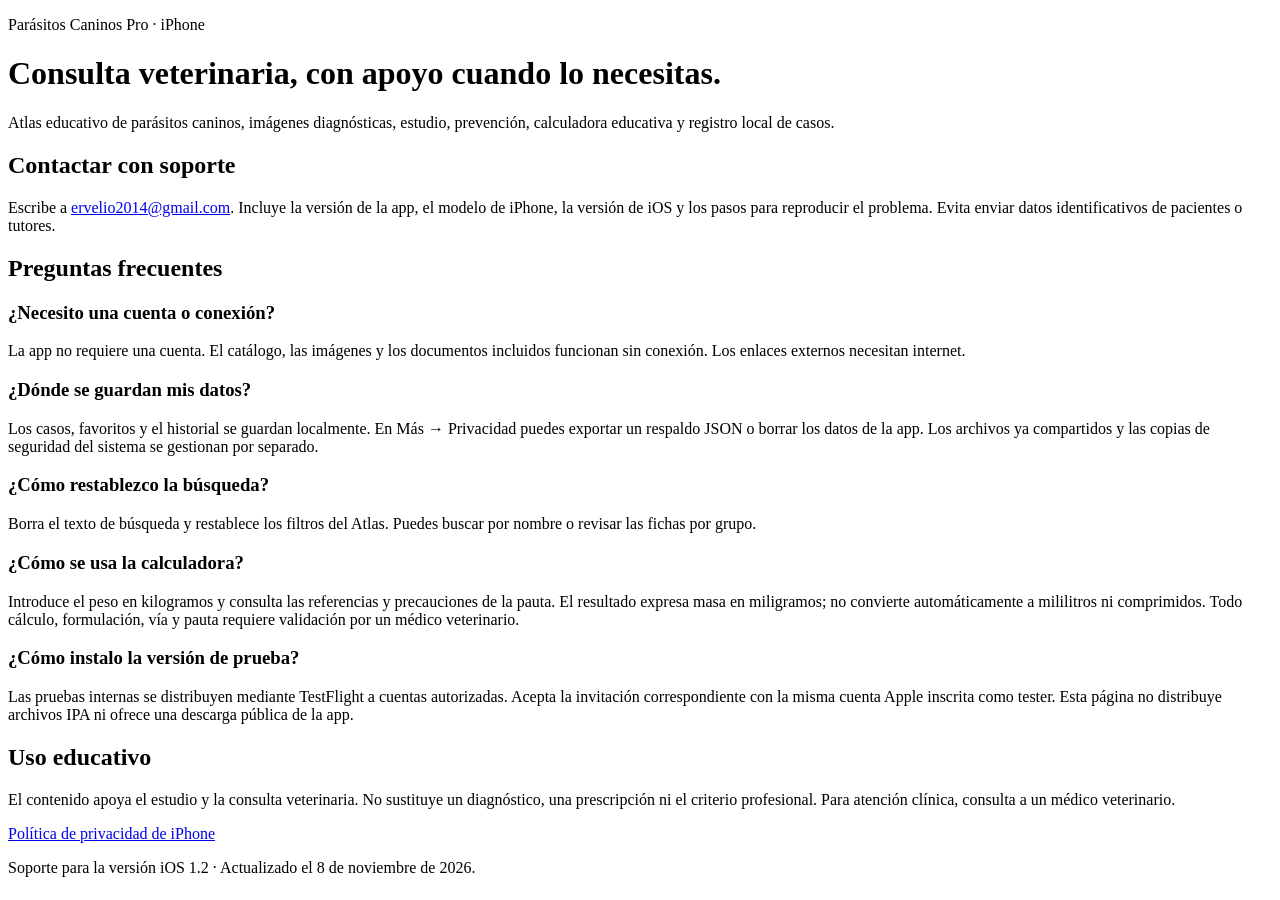
==== index.html @ c31a68f5 "Publish iPhone support and privacy information" ====
<!doctype html>
<html lang="es"><meta charset="utf-8"><meta name="viewport" content="width=device-width,initial-scale=1"><title>Soporte · Parásitos Caninos Pro para iPhone</title><link rel="stylesheet" href="style.css">
<main><p class="eyebrow">Parásitos Caninos Pro · iPhone</p><h1>Consulta veterinaria, con apoyo cuando lo necesitas.</h1><p>Atlas educativo de parásitos caninos, imágenes diagnósticas, estudio, prevención, calculadora educativa y registro local de casos.</p>
<section><h2>Contactar con soporte</h2><p>Escribe a <a href="mailto:ervelio2014@gmail.com">ervelio2014@gmail.com</a>. Incluye la versión de la app, el modelo de iPhone, la versión de iOS y los pasos para reproducir el problema. Evita enviar datos identificativos de pacientes o tutores.</p></section>
<section><h2>Preguntas frecuentes</h2><h3>¿Necesito una cuenta o conexión?</h3><p>La app no requiere una cuenta. El catálogo, las imágenes y los documentos incluidos funcionan sin conexión. Los enlaces externos necesitan internet.</p><h3>¿Dónde se guardan mis datos?</h3><p>Los casos, favoritos y el historial se guardan localmente. En Más → Privacidad puedes exportar un respaldo JSON o borrar los datos de la app. Los archivos ya compartidos y las copias de seguridad del sistema se gestionan por separado.</p><h3>¿Cómo restablezco la búsqueda?</h3><p>Borra el texto de búsqueda y restablece los filtros del Atlas. Puedes buscar por nombre o revisar las fichas por grupo.</p><h3>¿Cómo se usa la calculadora?</h3><p>Introduce el peso en kilogramos y consulta las referencias y precauciones de la pauta. El resultado expresa masa en miligramos; no convierte automáticamente a mililitros ni comprimidos. Todo cálculo, formulación, vía y pauta requiere validación por un médico veterinario.</p><h3>¿Cómo instalo la versión de prueba?</h3><p>Las pruebas internas se distribuyen mediante TestFlight a cuentas autorizadas. Acepta la invitación correspondiente con la misma cuenta Apple inscrita como tester. Esta página no distribuye archivos IPA ni ofrece una descarga pública de la app.</p></section>
<section><h2>Uso educativo</h2><p>El contenido apoya el estudio y la consulta veterinaria. No sustituye un diagnóstico, una prescripción ni el criterio profesional. Para atención clínica, consulta a un médico veterinario.</p></section><footer><a href="privacidad.html">Política de privacidad de iPhone</a><p>Soporte para la versión iOS 1.2 · Actualizado el 8 de noviembre de 2026.</p></footer></main></html>
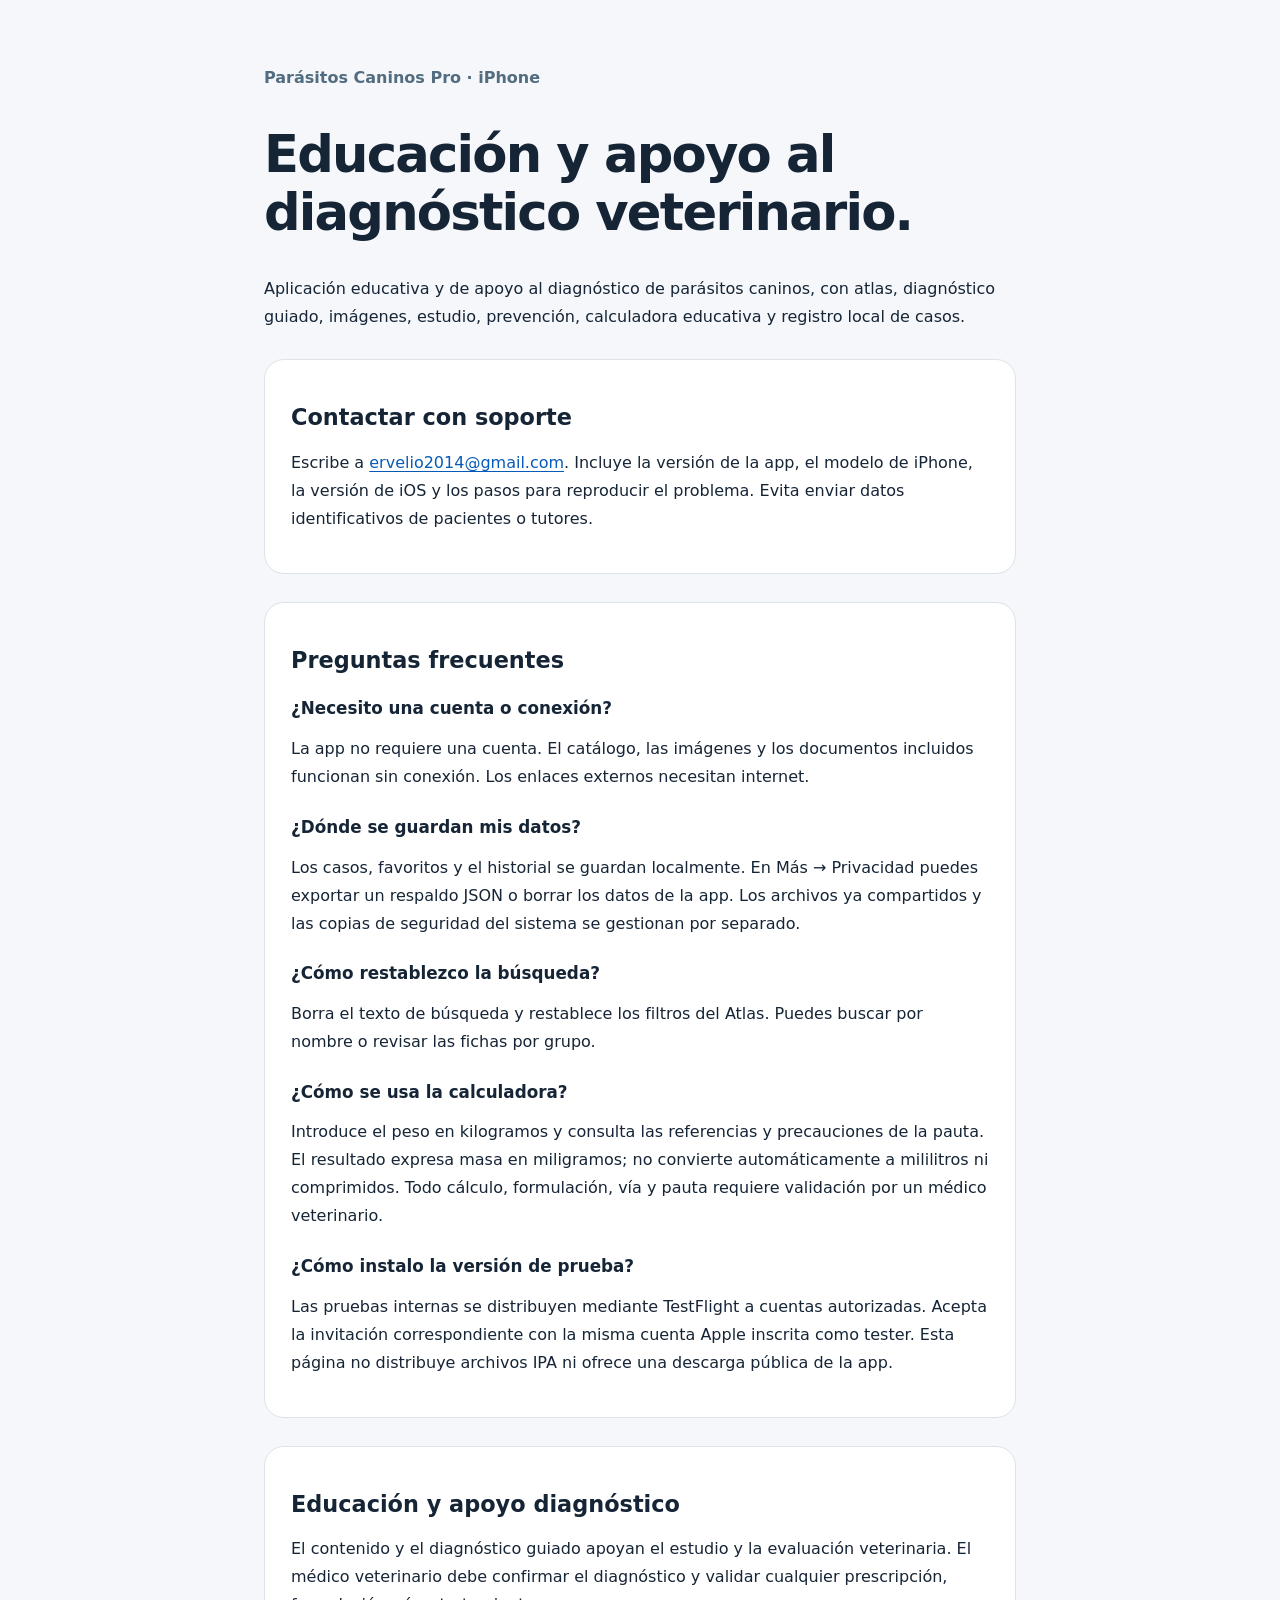
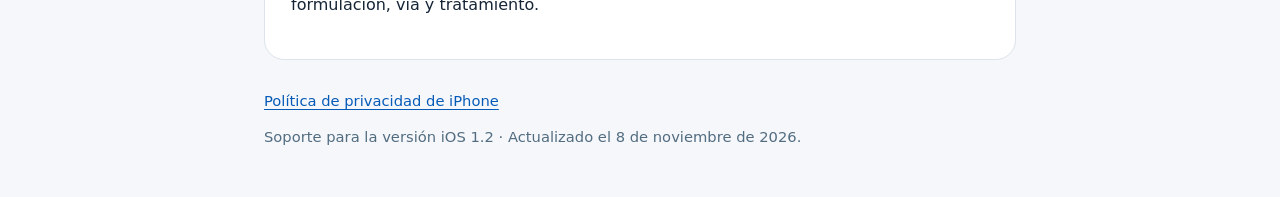
==== commit beed2d0e: "Describe educational and veterinary diagnostic support purpose" ====
--- a/index.html
+++ b/index.html
@@ -1,6 +1,6 @@
-<!doctype html>
-<html lang="es"><meta charset="utf-8"><meta name="viewport" content="width=device-width,initial-scale=1"><title>Soporte · Parásitos Caninos Pro para iPhone</title><link rel="stylesheet" href="style.css">
-<main><p class="eyebrow">Parásitos Caninos Pro · iPhone</p><h1>Consulta veterinaria, con apoyo cuando lo necesitas.</h1><p>Atlas educativo de parásitos caninos, imágenes diagnósticas, estudio, prevención, calculadora educativa y registro local de casos.</p>
-<section><h2>Contactar con soporte</h2><p>Escribe a <a href="mailto:ervelio2014@gmail.com">ervelio2014@gmail.com</a>. Incluye la versión de la app, el modelo de iPhone, la versión de iOS y los pasos para reproducir el problema. Evita enviar datos identificativos de pacientes o tutores.</p></section>
-<section><h2>Preguntas frecuentes</h2><h3>¿Necesito una cuenta o conexión?</h3><p>La app no requiere una cuenta. El catálogo, las imágenes y los documentos incluidos funcionan sin conexión. Los enlaces externos necesitan internet.</p><h3>¿Dónde se guardan mis datos?</h3><p>Los casos, favoritos y el historial se guardan localmente. En Más → Privacidad puedes exportar un respaldo JSON o borrar los datos de la app. Los archivos ya compartidos y las copias de seguridad del sistema se gestionan por separado.</p><h3>¿Cómo restablezco la búsqueda?</h3><p>Borra el texto de búsqueda y restablece los filtros del Atlas. Puedes buscar por nombre o revisar las fichas por grupo.</p><h3>¿Cómo se usa la calculadora?</h3><p>Introduce el peso en kilogramos y consulta las referencias y precauciones de la pauta. El resultado expresa masa en miligramos; no convierte automáticamente a mililitros ni comprimidos. Todo cálculo, formulación, vía y pauta requiere validación por un médico veterinario.</p><h3>¿Cómo instalo la versión de prueba?</h3><p>Las pruebas internas se distribuyen mediante TestFlight a cuentas autorizadas. Acepta la invitación correspondiente con la misma cuenta Apple inscrita como tester. Esta página no distribuye archivos IPA ni ofrece una descarga pública de la app.</p></section>
-<section><h2>Uso educativo</h2><p>El contenido apoya el estudio y la consulta veterinaria. No sustituye un diagnóstico, una prescripción ni el criterio profesional. Para atención clínica, consulta a un médico veterinario.</p></section><footer><a href="privacidad.html">Política de privacidad de iPhone</a><p>Soporte para la versión iOS 1.2 · Actualizado el 8 de noviembre de 2026.</p></footer></main></html>
+<!doctype html>
+<html lang="es"><meta charset="utf-8"><meta name="viewport" content="width=device-width,initial-scale=1"><title>Soporte · Parásitos Caninos Pro para iPhone</title><link rel="stylesheet" href="style.css">
+<main><p class="eyebrow">Parásitos Caninos Pro · iPhone</p><h1>Educación y apoyo al diagnóstico veterinario.</h1><p>Aplicación educativa y de apoyo al diagnóstico de parásitos caninos, con atlas, diagnóstico guiado, imágenes, estudio, prevención, calculadora educativa y registro local de casos.</p>
+<section><h2>Contactar con soporte</h2><p>Escribe a <a href="mailto:ervelio2014@gmail.com">ervelio2014@gmail.com</a>. Incluye la versión de la app, el modelo de iPhone, la versión de iOS y los pasos para reproducir el problema. Evita enviar datos identificativos de pacientes o tutores.</p></section>
+<section><h2>Preguntas frecuentes</h2><h3>¿Necesito una cuenta o conexión?</h3><p>La app no requiere una cuenta. El catálogo, las imágenes y los documentos incluidos funcionan sin conexión. Los enlaces externos necesitan internet.</p><h3>¿Dónde se guardan mis datos?</h3><p>Los casos, favoritos y el historial se guardan localmente. En Más → Privacidad puedes exportar un respaldo JSON o borrar los datos de la app. Los archivos ya compartidos y las copias de seguridad del sistema se gestionan por separado.</p><h3>¿Cómo restablezco la búsqueda?</h3><p>Borra el texto de búsqueda y restablece los filtros del Atlas. Puedes buscar por nombre o revisar las fichas por grupo.</p><h3>¿Cómo se usa la calculadora?</h3><p>Introduce el peso en kilogramos y consulta las referencias y precauciones de la pauta. El resultado expresa masa en miligramos; no convierte automáticamente a mililitros ni comprimidos. Todo cálculo, formulación, vía y pauta requiere validación por un médico veterinario.</p><h3>¿Cómo instalo la versión de prueba?</h3><p>Las pruebas internas se distribuyen mediante TestFlight a cuentas autorizadas. Acepta la invitación correspondiente con la misma cuenta Apple inscrita como tester. Esta página no distribuye archivos IPA ni ofrece una descarga pública de la app.</p></section>
+<section><h2>Educación y apoyo diagnóstico</h2><p>El contenido y el diagnóstico guiado apoyan el estudio y la evaluación veterinaria. El médico veterinario debe confirmar el diagnóstico y validar cualquier prescripción, formulación, vía y tratamiento.</p></section><footer><a href="privacidad.html">Política de privacidad de iPhone</a><p>Soporte para la versión iOS 1.2 · Actualizado el 8 de noviembre de 2026.</p></footer></main></html>
--- a/style.css
+++ b/style.css
@@ -0,0 +1 @@
+:root{color-scheme:light dark;font-family:system-ui,-apple-system,BlinkMacSystemFont,"Segoe UI",sans-serif;background:#f5f7fa;color:#162536}*{box-sizing:border-box}body{margin:0}main{max-width:800px;margin:auto;padding:48px 24px 32px}h1{font-size:clamp(2rem,6vw,3.2rem);line-height:1.12;letter-spacing:-.035em;max-width:700px}p{line-height:1.75}h2{font-size:1.4rem;margin-top:2rem}h3{font-size:1.05rem;margin-top:1.6rem}a{color:#075bb8;text-underline-offset:3px;overflow-wrap:anywhere}a:focus-visible{outline:3px solid #1681db;outline-offset:4px}.eyebrow{font-weight:700;color:#526c80}section{margin-top:28px;padding:12px 26px 24px;background:#fff;border:1px solid #dce3eb;border-radius:20px}footer{margin-top:32px;color:#526c80;font-size:.92rem}@media(prefers-color-scheme:dark){:root{background:#111923;color:#e8eff7}section{background:#182431;border-color:#304152}a{color:#87c9ff}.eyebrow,footer{color:#b4c5d6}}@media(max-width:480px){main{padding:28px 18px}section{padding:6px 18px 20px}}
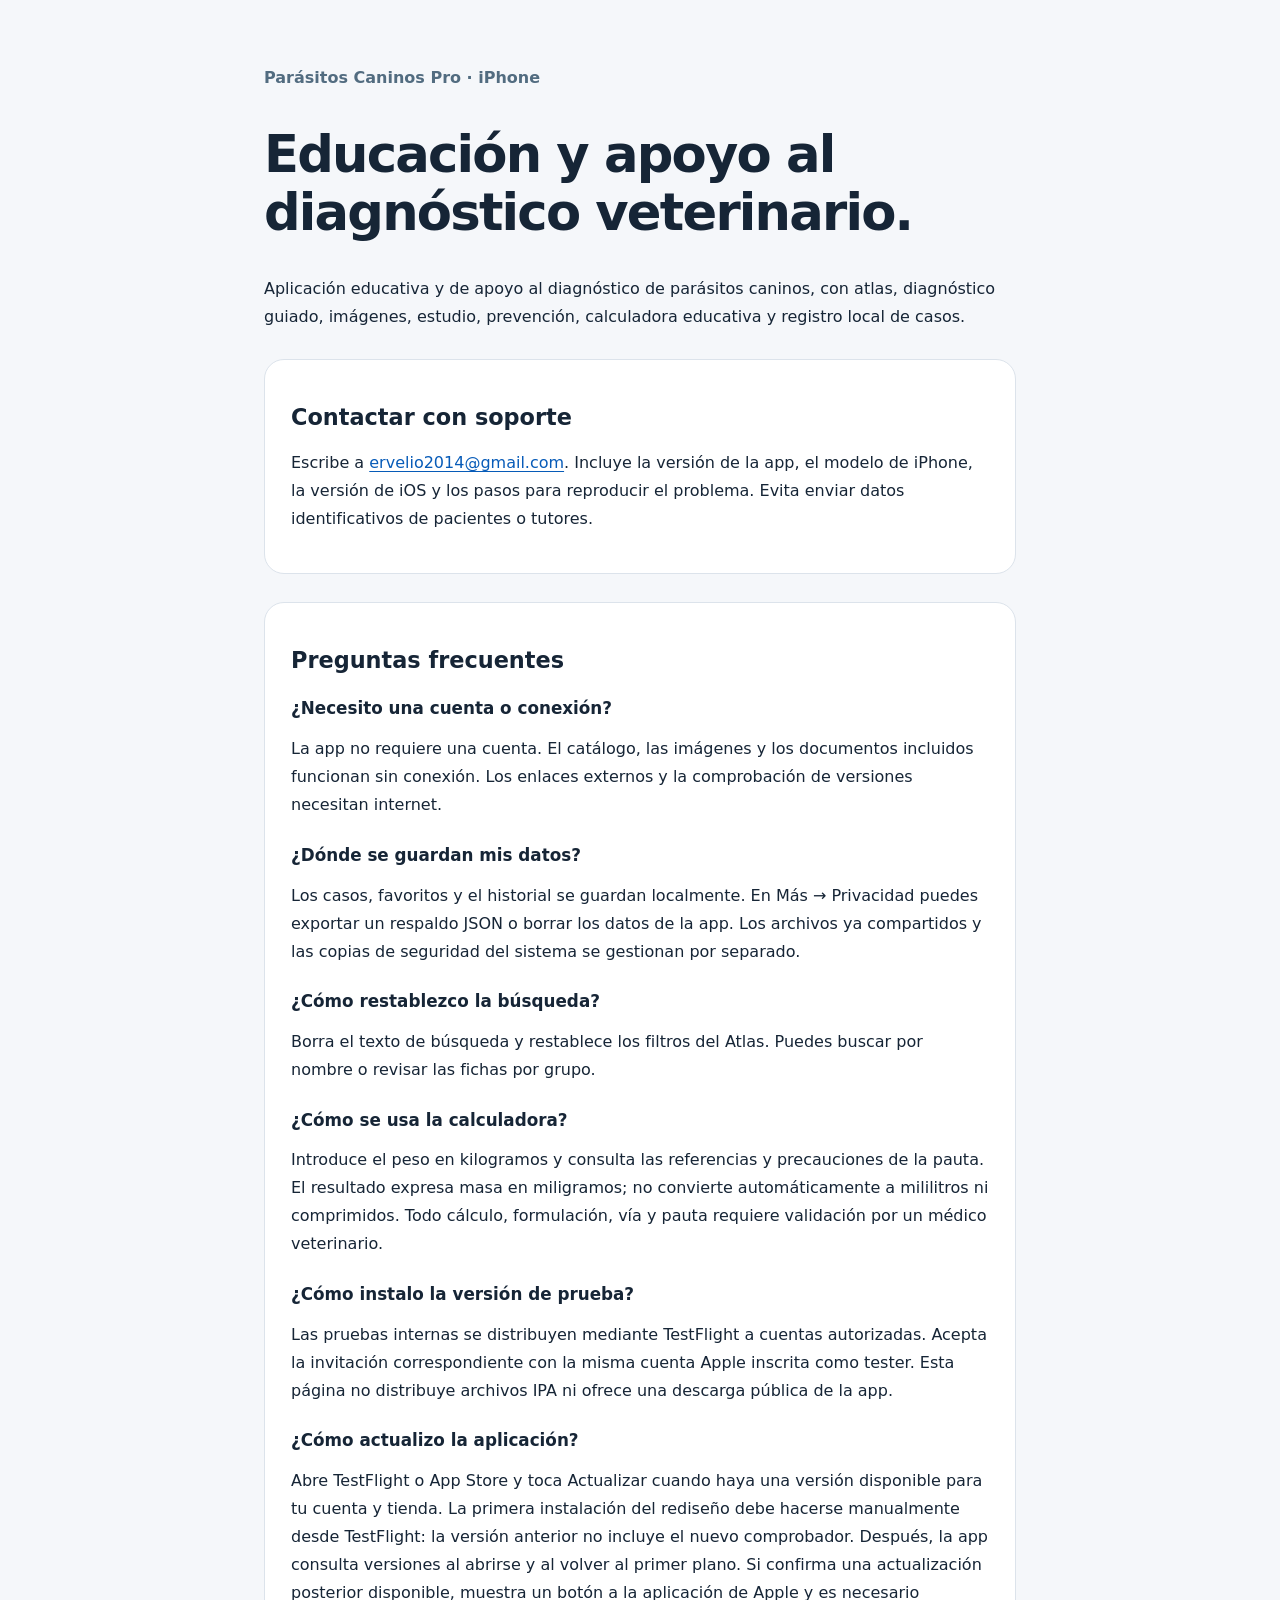
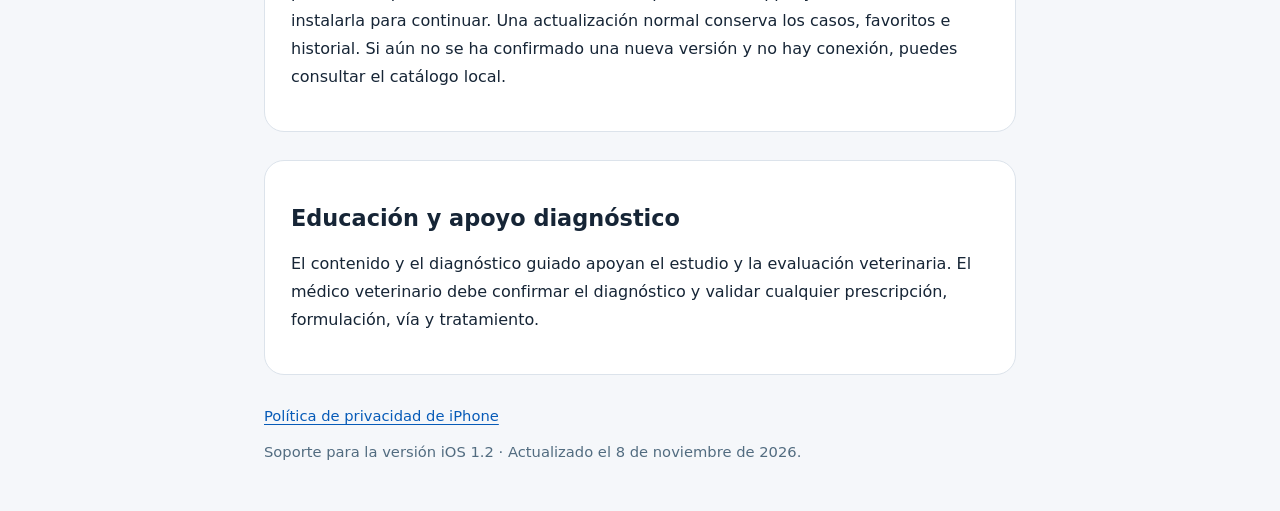
==== commit c93f5deb: "Explain required updates and first TestFlight installation" ====
--- a/index.html
+++ b/index.html
@@ -2,5 +2,5 @@
 <html lang="es"><meta charset="utf-8"><meta name="viewport" content="width=device-width,initial-scale=1"><title>Soporte · Parásitos Caninos Pro para iPhone</title><link rel="stylesheet" href="style.css">
 <main><p class="eyebrow">Parásitos Caninos Pro · iPhone</p><h1>Educación y apoyo al diagnóstico veterinario.</h1><p>Aplicación educativa y de apoyo al diagnóstico de parásitos caninos, con atlas, diagnóstico guiado, imágenes, estudio, prevención, calculadora educativa y registro local de casos.</p>
 <section><h2>Contactar con soporte</h2><p>Escribe a <a href="mailto:ervelio2014@gmail.com">ervelio2014@gmail.com</a>. Incluye la versión de la app, el modelo de iPhone, la versión de iOS y los pasos para reproducir el problema. Evita enviar datos identificativos de pacientes o tutores.</p></section>
-<section><h2>Preguntas frecuentes</h2><h3>¿Necesito una cuenta o conexión?</h3><p>La app no requiere una cuenta. El catálogo, las imágenes y los documentos incluidos funcionan sin conexión. Los enlaces externos necesitan internet.</p><h3>¿Dónde se guardan mis datos?</h3><p>Los casos, favoritos y el historial se guardan localmente. En Más → Privacidad puedes exportar un respaldo JSON o borrar los datos de la app. Los archivos ya compartidos y las copias de seguridad del sistema se gestionan por separado.</p><h3>¿Cómo restablezco la búsqueda?</h3><p>Borra el texto de búsqueda y restablece los filtros del Atlas. Puedes buscar por nombre o revisar las fichas por grupo.</p><h3>¿Cómo se usa la calculadora?</h3><p>Introduce el peso en kilogramos y consulta las referencias y precauciones de la pauta. El resultado expresa masa en miligramos; no convierte automáticamente a mililitros ni comprimidos. Todo cálculo, formulación, vía y pauta requiere validación por un médico veterinario.</p><h3>¿Cómo instalo la versión de prueba?</h3><p>Las pruebas internas se distribuyen mediante TestFlight a cuentas autorizadas. Acepta la invitación correspondiente con la misma cuenta Apple inscrita como tester. Esta página no distribuye archivos IPA ni ofrece una descarga pública de la app.</p></section>
+<section><h2>Preguntas frecuentes</h2><h3>¿Necesito una cuenta o conexión?</h3><p>La app no requiere una cuenta. El catálogo, las imágenes y los documentos incluidos funcionan sin conexión. Los enlaces externos y la comprobación de versiones necesitan internet.</p><h3>¿Dónde se guardan mis datos?</h3><p>Los casos, favoritos y el historial se guardan localmente. En Más → Privacidad puedes exportar un respaldo JSON o borrar los datos de la app. Los archivos ya compartidos y las copias de seguridad del sistema se gestionan por separado.</p><h3>¿Cómo restablezco la búsqueda?</h3><p>Borra el texto de búsqueda y restablece los filtros del Atlas. Puedes buscar por nombre o revisar las fichas por grupo.</p><h3>¿Cómo se usa la calculadora?</h3><p>Introduce el peso en kilogramos y consulta las referencias y precauciones de la pauta. El resultado expresa masa en miligramos; no convierte automáticamente a mililitros ni comprimidos. Todo cálculo, formulación, vía y pauta requiere validación por un médico veterinario.</p><h3>¿Cómo instalo la versión de prueba?</h3><p>Las pruebas internas se distribuyen mediante TestFlight a cuentas autorizadas. Acepta la invitación correspondiente con la misma cuenta Apple inscrita como tester. Esta página no distribuye archivos IPA ni ofrece una descarga pública de la app.</p><h3>¿Cómo actualizo la aplicación?</h3><p>Abre TestFlight o App Store y toca Actualizar cuando haya una versión disponible para tu cuenta y tienda. La primera instalación del rediseño debe hacerse manualmente desde TestFlight: la versión anterior no incluye el nuevo comprobador. Después, la app consulta versiones al abrirse y al volver al primer plano. Si confirma una actualización posterior disponible, muestra un botón a la aplicación de Apple y es necesario instalarla para continuar. Una actualización normal conserva los casos, favoritos e historial. Si aún no se ha confirmado una nueva versión y no hay conexión, puedes consultar el catálogo local.</p></section>
 <section><h2>Educación y apoyo diagnóstico</h2><p>El contenido y el diagnóstico guiado apoyan el estudio y la evaluación veterinaria. El médico veterinario debe confirmar el diagnóstico y validar cualquier prescripción, formulación, vía y tratamiento.</p></section><footer><a href="privacidad.html">Política de privacidad de iPhone</a><p>Soporte para la versión iOS 1.2 · Actualizado el 8 de noviembre de 2026.</p></footer></main></html>
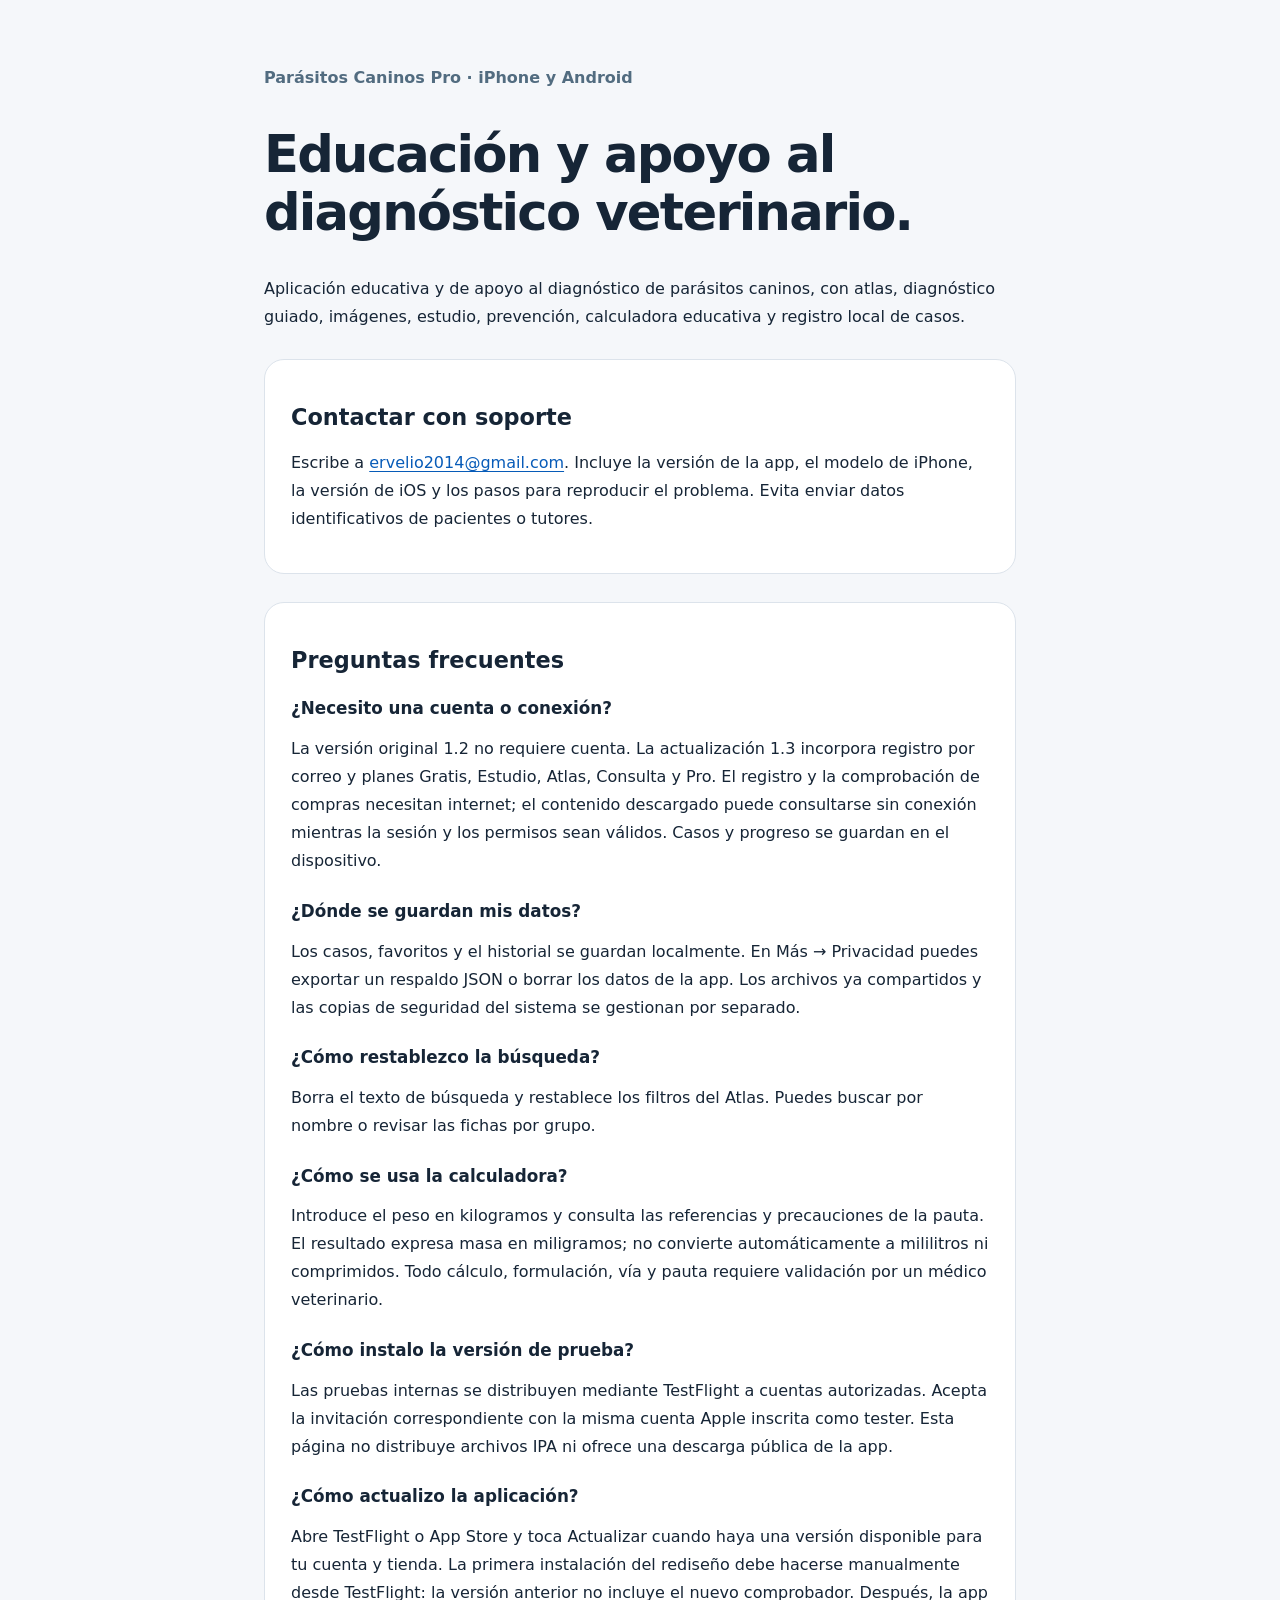
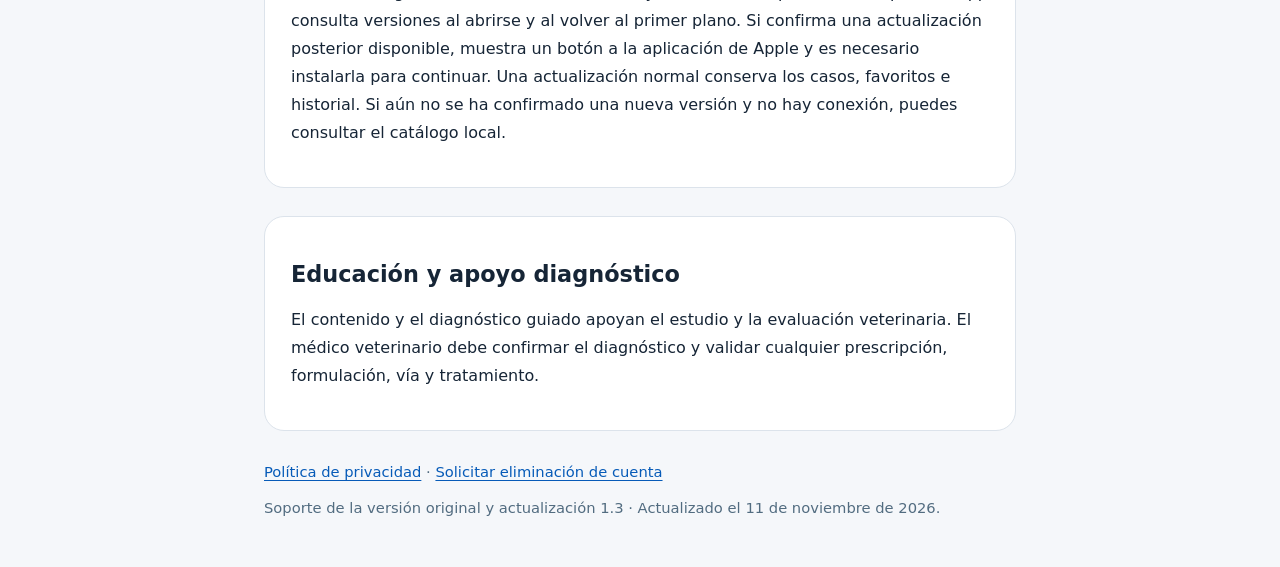
==== commit f8393f58: "Actualizar soporte para cuentas 1.3 y solicitud de eliminación" ====
--- a/index.html
+++ b/index.html
@@ -1,6 +1,6 @@
 <!doctype html>
-<html lang="es"><meta charset="utf-8"><meta name="viewport" content="width=device-width,initial-scale=1"><title>Soporte · Parásitos Caninos Pro para iPhone</title><link rel="stylesheet" href="style.css">
-<main><p class="eyebrow">Parásitos Caninos Pro · iPhone</p><h1>Educación y apoyo al diagnóstico veterinario.</h1><p>Aplicación educativa y de apoyo al diagnóstico de parásitos caninos, con atlas, diagnóstico guiado, imágenes, estudio, prevención, calculadora educativa y registro local de casos.</p>
+<html lang="es"><meta charset="utf-8"><meta name="viewport" content="width=device-width,initial-scale=1"><title>Soporte · Parásitos Caninos Pro</title><link rel="stylesheet" href="style.css">
+<main><p class="eyebrow">Parásitos Caninos Pro · iPhone y Android</p><h1>Educación y apoyo al diagnóstico veterinario.</h1><p>Aplicación educativa y de apoyo al diagnóstico de parásitos caninos, con atlas, diagnóstico guiado, imágenes, estudio, prevención, calculadora educativa y registro local de casos.</p>
 <section><h2>Contactar con soporte</h2><p>Escribe a <a href="mailto:ervelio2014@gmail.com">ervelio2014@gmail.com</a>. Incluye la versión de la app, el modelo de iPhone, la versión de iOS y los pasos para reproducir el problema. Evita enviar datos identificativos de pacientes o tutores.</p></section>
-<section><h2>Preguntas frecuentes</h2><h3>¿Necesito una cuenta o conexión?</h3><p>La app no requiere una cuenta. El catálogo, las imágenes y los documentos incluidos funcionan sin conexión. Los enlaces externos y la comprobación de versiones necesitan internet.</p><h3>¿Dónde se guardan mis datos?</h3><p>Los casos, favoritos y el historial se guardan localmente. En Más → Privacidad puedes exportar un respaldo JSON o borrar los datos de la app. Los archivos ya compartidos y las copias de seguridad del sistema se gestionan por separado.</p><h3>¿Cómo restablezco la búsqueda?</h3><p>Borra el texto de búsqueda y restablece los filtros del Atlas. Puedes buscar por nombre o revisar las fichas por grupo.</p><h3>¿Cómo se usa la calculadora?</h3><p>Introduce el peso en kilogramos y consulta las referencias y precauciones de la pauta. El resultado expresa masa en miligramos; no convierte automáticamente a mililitros ni comprimidos. Todo cálculo, formulación, vía y pauta requiere validación por un médico veterinario.</p><h3>¿Cómo instalo la versión de prueba?</h3><p>Las pruebas internas se distribuyen mediante TestFlight a cuentas autorizadas. Acepta la invitación correspondiente con la misma cuenta Apple inscrita como tester. Esta página no distribuye archivos IPA ni ofrece una descarga pública de la app.</p><h3>¿Cómo actualizo la aplicación?</h3><p>Abre TestFlight o App Store y toca Actualizar cuando haya una versión disponible para tu cuenta y tienda. La primera instalación del rediseño debe hacerse manualmente desde TestFlight: la versión anterior no incluye el nuevo comprobador. Después, la app consulta versiones al abrirse y al volver al primer plano. Si confirma una actualización posterior disponible, muestra un botón a la aplicación de Apple y es necesario instalarla para continuar. Una actualización normal conserva los casos, favoritos e historial. Si aún no se ha confirmado una nueva versión y no hay conexión, puedes consultar el catálogo local.</p></section>
-<section><h2>Educación y apoyo diagnóstico</h2><p>El contenido y el diagnóstico guiado apoyan el estudio y la evaluación veterinaria. El médico veterinario debe confirmar el diagnóstico y validar cualquier prescripción, formulación, vía y tratamiento.</p></section><footer><a href="privacidad.html">Política de privacidad de iPhone</a><p>Soporte para la versión iOS 1.2 · Actualizado el 8 de noviembre de 2026.</p></footer></main></html>
+<section><h2>Preguntas frecuentes</h2><h3>¿Necesito una cuenta o conexión?</h3><p>La versión original 1.2 no requiere cuenta. La actualización 1.3 incorpora registro por correo y planes Gratis, Estudio, Atlas, Consulta y Pro. El registro y la comprobación de compras necesitan internet; el contenido descargado puede consultarse sin conexión mientras la sesión y los permisos sean válidos. Casos y progreso se guardan en el dispositivo.</p><h3>¿Dónde se guardan mis datos?</h3><p>Los casos, favoritos y el historial se guardan localmente. En Más → Privacidad puedes exportar un respaldo JSON o borrar los datos de la app. Los archivos ya compartidos y las copias de seguridad del sistema se gestionan por separado.</p><h3>¿Cómo restablezco la búsqueda?</h3><p>Borra el texto de búsqueda y restablece los filtros del Atlas. Puedes buscar por nombre o revisar las fichas por grupo.</p><h3>¿Cómo se usa la calculadora?</h3><p>Introduce el peso en kilogramos y consulta las referencias y precauciones de la pauta. El resultado expresa masa en miligramos; no convierte automáticamente a mililitros ni comprimidos. Todo cálculo, formulación, vía y pauta requiere validación por un médico veterinario.</p><h3>¿Cómo instalo la versión de prueba?</h3><p>Las pruebas internas se distribuyen mediante TestFlight a cuentas autorizadas. Acepta la invitación correspondiente con la misma cuenta Apple inscrita como tester. Esta página no distribuye archivos IPA ni ofrece una descarga pública de la app.</p><h3>¿Cómo actualizo la aplicación?</h3><p>Abre TestFlight o App Store y toca Actualizar cuando haya una versión disponible para tu cuenta y tienda. La primera instalación del rediseño debe hacerse manualmente desde TestFlight: la versión anterior no incluye el nuevo comprobador. Después, la app consulta versiones al abrirse y al volver al primer plano. Si confirma una actualización posterior disponible, muestra un botón a la aplicación de Apple y es necesario instalarla para continuar. Una actualización normal conserva los casos, favoritos e historial. Si aún no se ha confirmado una nueva versión y no hay conexión, puedes consultar el catálogo local.</p></section>
+<section><h2>Educación y apoyo diagnóstico</h2><p>El contenido y el diagnóstico guiado apoyan el estudio y la evaluación veterinaria. El médico veterinario debe confirmar el diagnóstico y validar cualquier prescripción, formulación, vía y tratamiento.</p></section><footer><a href="privacidad.html">Política de privacidad</a> · <a href="eliminar-cuenta.html">Solicitar eliminación de cuenta</a><p>Soporte de la versión original y actualización 1.3 · Actualizado el 11 de noviembre de 2026.</p></footer></main></html>
